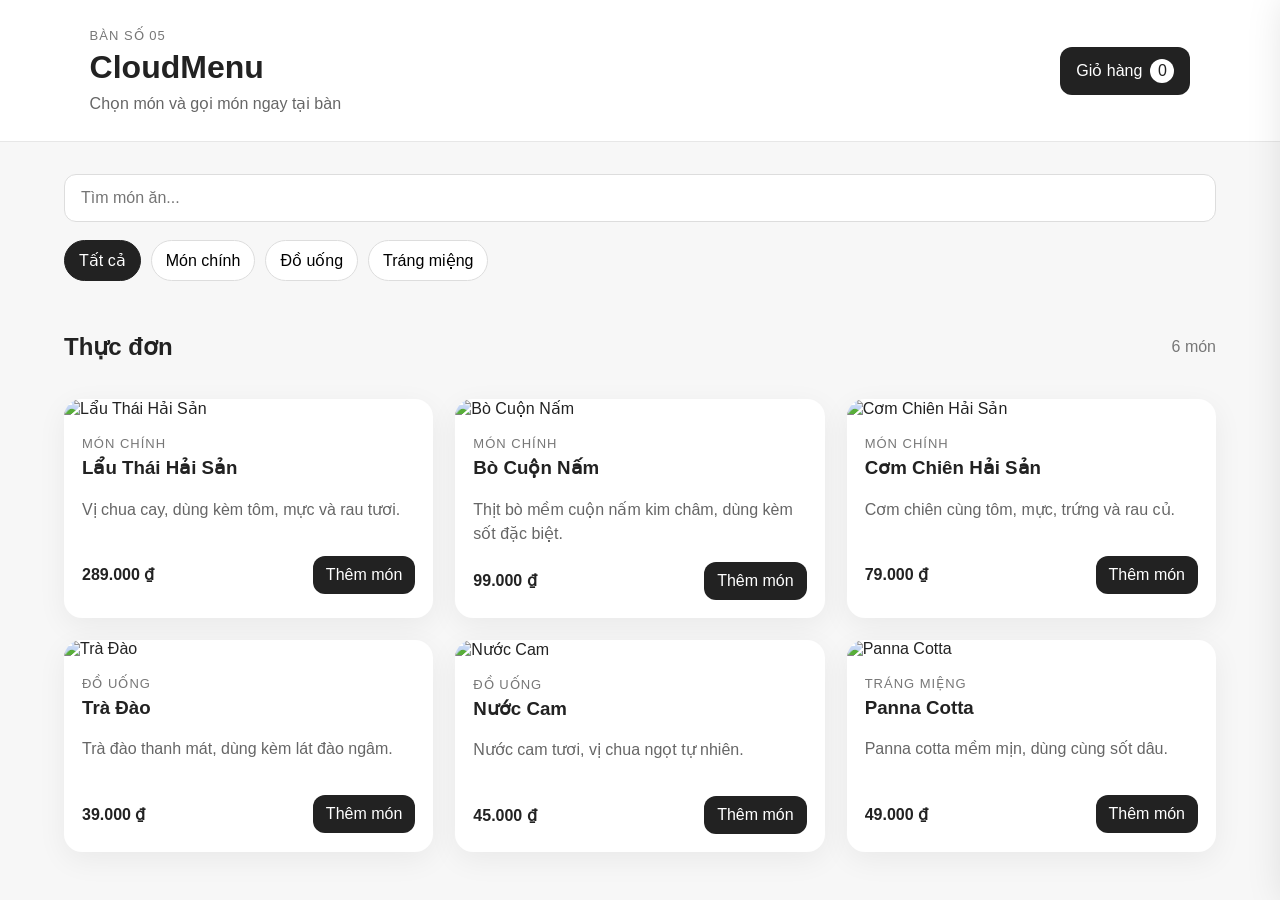
==== frontend/index.html @ 2d45cb7b "Implement CloudMenu with AWS Lambda and DynamoDB" ====
<!DOCTYPE html>
<html lang="vi">
<head>
  <meta charset="UTF-8" />
  <meta name="viewport" content="width=device-width, initial-scale=1.0" />
  <title>CloudMenu</title>
  <link rel="stylesheet" href="style.css" />
</head>

<body>
  <header class="header">
    <div>
      <p class="eyebrow">Bàn số 05</p>
      <h1>CloudMenu</h1>
      <p class="subtitle">Chọn món và gọi món ngay tại bàn</p>
    </div>

    <button id="cart-button" class="cart-button">
      Giỏ hàng
      <span id="cart-count">0</span>
    </button>
  </header>

  <main class="container">
    <section class="toolbar">
      <input
        id="search-input"
        type="search"
        placeholder="Tìm món ăn..."
      />

      <div id="category-list" class="category-list"></div>
    </section>

    <section>
      <div class="section-heading">
        <h2>Thực đơn</h2>
        <span id="menu-count"></span>
      </div>

      <div id="menu-list" class="menu-grid"></div>
    </section>
  </main>

  <aside id="cart-panel" class="cart-panel">
    <div class="cart-header">
      <div>
        <p class="eyebrow">Bàn số 05</p>
        <h2>Đơn gọi món</h2>
      </div>

      <button id="close-cart" class="icon-button" aria-label="Đóng">
        ×
      </button>
    </div>

    <div id="cart-items" class="cart-items"></div>

    <div class="cart-footer">
      <div class="total-row">
        <span>Tổng cộng</span>
        <strong id="cart-total">0 ₫</strong>
      </div>

      <button id="submit-order" class="primary-button">
        Gửi đơn gọi món
      </button>
    </div>
  </aside>

  <div id="overlay" class="overlay"></div>

  <div id="toast" class="toast"></div>

  <script src="app.js"></script>
</body>
</html>
---- frontend/style.css ----
* {
  box-sizing: border-box;
}

body {
  margin: 0;
  font-family: Arial, Helvetica, sans-serif;
  background: #f7f7f7;
  color: #222;
}

button,
input {
  font: inherit;
}

/* ===== HEADER ===== */

.header {
  position: sticky;
  top: 0;
  z-index: 10;
  display: flex;
  justify-content: space-between;
  align-items: center;
  gap: 24px;
  padding: 28px 7%;
  background: #ffffff;
  border-bottom: 1px solid #e7e7e7;
}

.header h1,
.header p {
  margin: 0;
}

.eyebrow {
  margin-bottom: 6px !important;
  color: #777;
  font-size: 13px;
  text-transform: uppercase;
  letter-spacing: 1px;
}

.subtitle {
  margin-top: 8px !important;
  color: #666;
}

.cart-button {
  display: inline-flex;
  align-items: center;
  justify-content: center;
  border: 0;
  padding: 12px 16px;
  border-radius: 12px;
  background: #222;
  color: #ffffff;
  text-decoration: none;
  cursor: pointer;
}

.cart-button span {
  display: inline-flex;
  justify-content: center;
  align-items: center;
  min-width: 24px;
  height: 24px;
  margin-left: 8px;
  border-radius: 999px;
  background: #ffffff;
  color: #222;
}

/* ===== SHARED LAYOUT ===== */

.container {
  width: min(1180px, 90%);
  margin: 32px auto;
}

/* ===== MENU TOOLBAR ===== */

.toolbar {
  display: grid;
  gap: 18px;
  margin-bottom: 32px;
}

#search-input {
  width: 100%;
  padding: 14px 16px;
  border: 1px solid #ddd;
  border-radius: 12px;
  background: #ffffff;
  outline: none;
}

#search-input:focus {
  border-color: #222;
}

.category-list {
  display: flex;
  gap: 10px;
  overflow-x: auto;
}

.category-button {
  flex: 0 0 auto;
  border: 1px solid #ddd;
  padding: 10px 14px;
  border-radius: 999px;
  background: #ffffff;
  cursor: pointer;
}

.category-button.active {
  border-color: #222;
  background: #222;
  color: #ffffff;
}

.section-heading {
  display: flex;
  justify-content: space-between;
  align-items: center;
}

.section-heading span {
  color: #777;
}

/* ===== MENU CARDS ===== */

.menu-grid {
  display: grid;
  grid-template-columns: repeat(3, minmax(0, 1fr));
  gap: 22px;
  margin-top: 18px;
}

.menu-card {
  overflow: hidden;
  border-radius: 18px;
  background: #ffffff;
  box-shadow: 0 8px 30px rgba(0, 0, 0, 0.06);
}

.menu-card img {
  width: 100%;
  height: 190px;
  object-fit: cover;
}

.menu-content {
  padding: 18px;
}

.menu-content h3,
.menu-content p {
  margin-top: 0;
}

.menu-description {
  min-height: 42px;
  color: #666;
  line-height: 1.5;
}

.menu-footer {
  display: flex;
  justify-content: space-between;
  align-items: center;
  gap: 12px;
}

.price {
  font-weight: 700;
}

.add-button,
.primary-button {
  border: 0;
  border-radius: 12px;
  background: #222;
  color: #ffffff;
  cursor: pointer;
}

.add-button {
  padding: 10px 13px;
}

.primary-button {
  width: 100%;
  padding: 14px;
}

.primary-button:disabled {
  cursor: not-allowed;
  opacity: 0.55;
}

/* ===== CART PANEL ===== */

.cart-panel {
  position: fixed;
  top: 0;
  right: -440px;
  z-index: 30;
  display: flex;
  flex-direction: column;
  width: min(420px, 100%);
  height: 100vh;
  background: #ffffff;
  box-shadow: -12px 0 40px rgba(0, 0, 0, 0.14);
  transition: right 0.25s ease;
}

.cart-panel.open {
  right: 0;
}

.cart-header,
.cart-footer {
  padding: 22px;
  border-bottom: 1px solid #eee;
}

.cart-header {
  display: flex;
  justify-content: space-between;
  align-items: center;
}

.cart-footer {
  margin-top: auto;
  border-top: 1px solid #eee;
  border-bottom: 0;
}

.icon-button {
  border: 0;
  background: transparent;
  font-size: 32px;
  cursor: pointer;
}

.cart-items {
  padding: 20px;
  overflow-y: auto;
}

.cart-item {
  display: grid;
  grid-template-columns: 1fr auto;
  gap: 12px;
  padding: 16px 0;
  border-bottom: 1px solid #eee;
}

.cart-item h4,
.cart-item p {
  margin: 0;
}

.quantity-controls {
  display: flex;
  align-items: center;
  gap: 9px;
}

.quantity-controls button {
  width: 30px;
  height: 30px;
  border: 1px solid #ddd;
  border-radius: 8px;
  background: #ffffff;
  cursor: pointer;
}

.total-row {
  display: flex;
  justify-content: space-between;
  margin-bottom: 16px;
  font-size: 18px;
}

.empty-cart {
  padding: 40px 10px;
  color: #777;
  text-align: center;
}

/* ===== OVERLAY ===== */

.overlay {
  position: fixed;
  inset: 0;
  z-index: 20;
  display: none;
  background: rgba(0, 0, 0, 0.4);
}

.overlay.visible {
  display: block;
}

/* ===== TOAST ===== */

.toast {
  position: fixed;
  left: 50%;
  bottom: 30px;
  z-index: 50;
  padding: 12px 18px;
  border-radius: 10px;
  background: #222;
  color: #ffffff;
  opacity: 0;
  transform: translate(-50%, 20px);
  pointer-events: none;
  transition: 0.25s ease;
}

.toast.visible {
  opacity: 1;
  transform: translate(-50%, 0);
}

/* ===== ORDER STATUS PAGE ===== */

.order-status-card {
  max-width: 820px;
  margin: 48px auto;
  padding: 32px;
  border-radius: 24px;
  background: #ffffff;
  box-shadow: 0 16px 50px rgba(0, 0, 0, 0.08);
}

.order-status-card h2 {
  margin: 6px 0 0;
  font-size: 28px;
}

.order-top-row {
  display: flex;
  justify-content: space-between;
  align-items: flex-start;
  gap: 20px;
  padding-bottom: 24px;
  border-bottom: 1px solid #eee;
}

.order-top-row h2 {
  margin: 6px 0 0;
  font-size: 30px;
  letter-spacing: 0.5px;
}

.order-status-badge {
  display: inline-flex;
  align-items: center;
  justify-content: center;
  padding: 9px 14px;
  border-radius: 999px;
  background: #222;
  color: #ffffff;
  font-size: 14px;
  font-weight: 700;
  white-space: nowrap;
}

.status-timeline {
  position: relative;
  display: grid;
  gap: 28px;
  margin: 36px 0;
}

.status-timeline::before {
  content: "";
  position: absolute;
  top: 22px;
  bottom: 22px;
  left: 21px;
  width: 2px;
  background: #e5e5e5;
}

.status-step {
  position: relative;
  z-index: 1;
  display: grid;
  grid-template-columns: 46px 1fr;
  gap: 18px;
  align-items: start;
  opacity: 0.45;
}

.status-step > span {
  display: flex;
  align-items: center;
  justify-content: center;
  width: 46px;
  height: 46px;
  border-radius: 50%;
  background: #e8e8e8;
  color: #555;
  font-weight: 700;
  box-shadow: 0 0 0 6px #ffffff;
}

.status-step strong {
  display: block;
  margin-top: 3px;
  font-size: 17px;
}

.status-step p {
  margin: 7px 0 0;
  color: #666;
  line-height: 1.5;
}

.status-step.active {
  opacity: 1;
}

.status-step.active > span {
  background: #222;
  color: #ffffff;
}

.order-summary {
  margin-top: 30px;
  padding: 24px;
  border-radius: 18px;
  background: #fafafa;
}

.order-summary h3 {
  margin: 0 0 16px;
}

.summary-item {
  display: flex;
  justify-content: space-between;
  gap: 20px;
  padding: 13px 0;
  border-bottom: 1px solid #e8e8e8;
}

.summary-item:last-of-type {
  border-bottom: 0;
}

.order-summary .total-row {
  margin-top: 16px;
  padding-top: 18px;
  border-top: 2px solid #222;
  font-size: 20px;
}

/* ===== KITCHEN PAGE ===== */

.kitchen-page-heading {
  display: flex;
  justify-content: space-between;
  align-items: center;
  gap: 20px;
  margin-bottom: 24px;
}

.kitchen-page-heading h2,
.kitchen-page-heading p {
  margin: 0;
}

.kitchen-page-heading p {
  margin-top: 7px;
  color: #777;
}

.refresh-orders-button {
  border: 1px solid #ddd;
  padding: 11px 16px;
  border-radius: 12px;
  background: #ffffff;
  color: #222;
  cursor: pointer;
}

.refresh-orders-button:hover {
  border-color: #222;
}

.refresh-orders-button:disabled {
  cursor: not-allowed;
  opacity: 0.55;
}

.kitchen-orders-grid {
  display: grid;
  grid-template-columns: repeat(2, minmax(0, 1fr));
  gap: 24px;
}

.kitchen-order-card {
  margin: 0;
  padding: 28px;
  border-radius: 22px;
  background: #ffffff;
  box-shadow: 0 14px 45px rgba(0, 0, 0, 0.08);
}

.kitchen-order-header {
  display: flex;
  justify-content: space-between;
  align-items: flex-start;
  gap: 20px;
  padding-bottom: 24px;
  border-bottom: 1px solid #eee;
}

.kitchen-order-header h2 {
  margin: 6px 0;
  font-size: 26px;
  word-break: break-word;
}

.kitchen-order-header p {
  margin: 6px 0 0;
  color: #666;
}

.order-created-time {
  font-size: 14px;
  color: #888 !important;
}

.order-status-badge.status-pending {
  background: #222;
  color: #ffffff;
}

.order-status-badge.status-preparing {
  background: #fff1d6;
  color: #8a5600;
}

.order-status-badge.status-completed {
  background: #e1f7e9;
  color: #16743b;
}

.kitchen-item-list {
  margin: 24px 0;
}

.kitchen-item {
  display: flex;
  justify-content: space-between;
  gap: 20px;
  padding: 16px 0;
  border-bottom: 1px solid #eee;
}

.kitchen-item:last-child {
  border-bottom: 0;
}

.kitchen-item p {
  margin: 6px 0 0;
  color: #666;
}

.kitchen-total {
  display: flex;
  justify-content: space-between;
  gap: 20px;
  margin-bottom: 0;
  padding-top: 20px;
  border-top: 2px solid #222;
  font-size: 20px;
}

.empty-kitchen-state {
  grid-column: 1 / -1;
  padding: 60px 20px;
  border-radius: 22px;
  background: #ffffff;
  text-align: center;
  box-shadow: 0 14px 45px rgba(0, 0, 0, 0.06);
}

.empty-kitchen-state p {
  color: #777;
}

.empty-order-items {
  margin: 0;
  padding: 24px 0;
  color: #777;
  text-align: center;
}

.retry-load-button {
  width: auto;
  margin-top: 18px;
  padding: 12px 22px;
}

/* ===== RESPONSIVE ===== */

@media (max-width: 900px) {
  .menu-grid {
    grid-template-columns: repeat(2, minmax(0, 1fr));
  }

  .kitchen-orders-grid {
    grid-template-columns: 1fr;
  }
}

@media (max-width: 600px) {
  .header {
    padding: 20px;
  }

  .container {
    width: calc(100% - 32px);
  }

  .menu-grid {
    grid-template-columns: 1fr;
  }

  .subtitle {
    display: none;
  }

  .order-status-card {
    margin: 24px auto;
    padding: 22px;
  }

  .order-status-card h2 {
    font-size: 23px;
  }

  .order-top-row {
    flex-direction: column;
  }

  .order-top-row h2 {
    font-size: 23px;
    word-break: break-word;
  }

  .summary-item {
    font-size: 14px;
  }

  .kitchen-page-heading {
    flex-direction: column;
    align-items: stretch;
  }

  .refresh-orders-button {
    width: 100%;
  }

  .kitchen-order-card {
    padding: 22px;
  }

  .kitchen-order-header {
    flex-direction: column;
  }
}
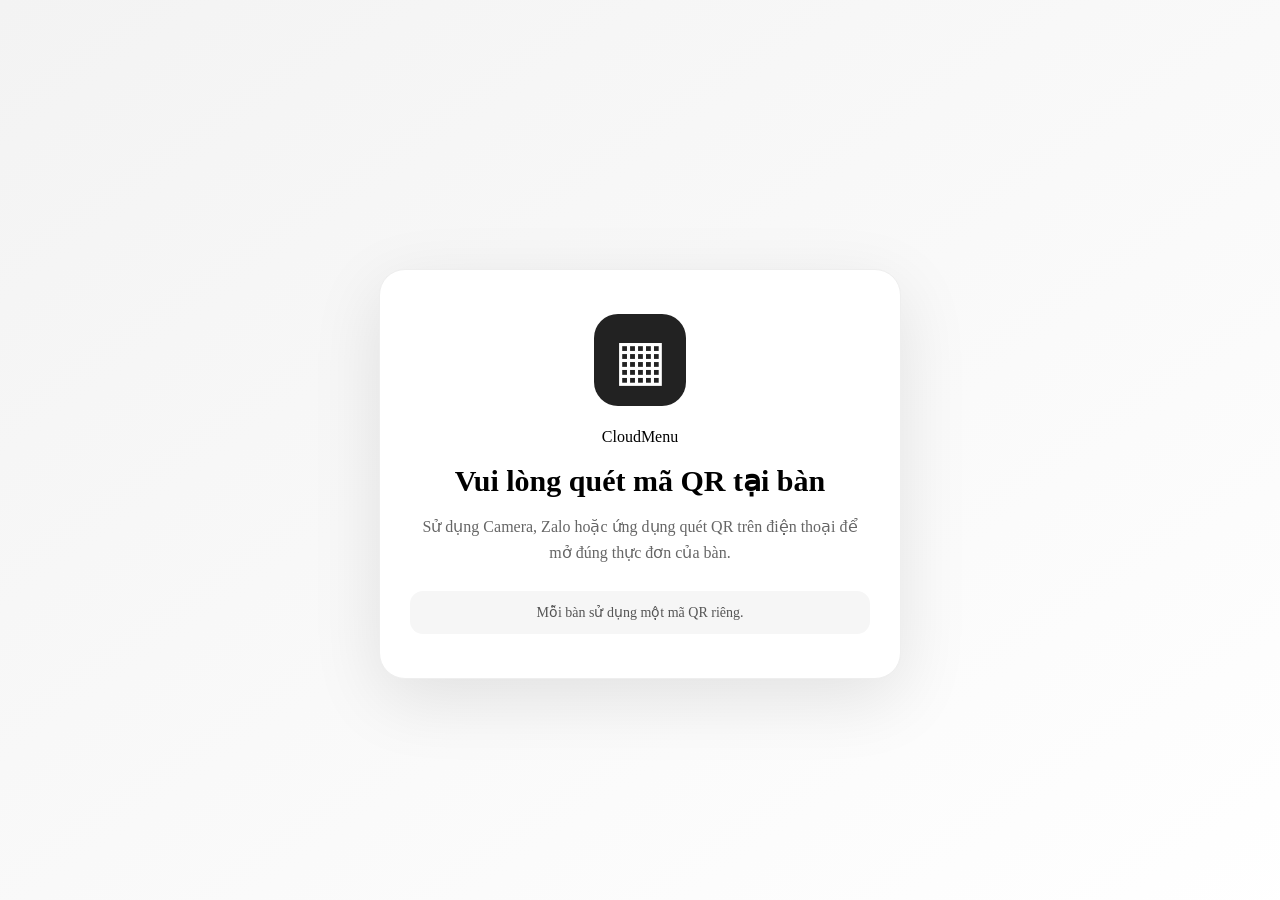
==== commit 51813882: "feat: deploy QR-based CloudMenu workflow" ====
--- a/frontend/index.html
+++ b/frontend/index.html
@@ -2,76 +2,169 @@
 <html lang="vi">
 <head>
   <meta charset="UTF-8" />
-  <meta name="viewport" content="width=device-width, initial-scale=1.0" />
+
+  <meta
+    name="viewport"
+    content="width=device-width, initial-scale=1.0"
+  />
+
   <title>CloudMenu</title>
+
   <link rel="stylesheet" href="style.css" />
 </head>
 
 <body>
-  <header class="header">
-    <div>
-      <p class="eyebrow">Bàn số 05</p>
-      <h1>CloudMenu</h1>
-      <p class="subtitle">Chọn món và gọi món ngay tại bàn</p>
-    </div>
-
-    <button id="cart-button" class="cart-button">
-      Giỏ hàng
-      <span id="cart-count">0</span>
-    </button>
-  </header>
-
-  <main class="container">
-    <section class="toolbar">
-      <input
-        id="search-input"
-        type="search"
-        placeholder="Tìm món ăn..."
-      />
-
-      <div id="category-list" class="category-list"></div>
-    </section>
-
-    <section>
-      <div class="section-heading">
-        <h2>Thực đơn</h2>
-        <span id="menu-count"></span>
+  <!-- Hiện khi người dùng chưa vào bằng QR hợp lệ -->
+  <section
+    id="qr-required-screen"
+    class="qr-required-screen"
+  >
+    <div class="qr-required-card">
+      <div class="qr-required-icon">
+        ▦
       </div>
 
-      <div id="menu-list" class="menu-grid"></div>
-    </section>
-  </main>
+      <p class="eyebrow">
+        CloudMenu
+      </p>
 
-  <aside id="cart-panel" class="cart-panel">
-    <div class="cart-header">
+      <h1>Vui lòng quét mã QR tại bàn</h1>
+
+      <p class="qr-required-description">
+        Sử dụng Camera, Zalo hoặc ứng dụng quét QR
+        trên điện thoại để mở đúng thực đơn của bàn.
+      </p>
+
+      <div class="qr-required-note">
+        Mỗi bàn sử dụng một mã QR riêng.
+      </div>
+    </div>
+  </section>
+
+  <!-- Chỉ hiện khi URL có mã bàn hợp lệ -->
+  <div
+    id="app-content"
+    class="app-content hidden"
+  >
+    <header class="header">
       <div>
-        <p class="eyebrow">Bàn số 05</p>
-        <h2>Đơn gọi món</h2>
+        <p
+          id="table-label"
+          class="eyebrow"
+        >
+          Đang xác định bàn...
+        </p>
+
+        <h1>CloudMenu</h1>
+
+        <p class="subtitle">
+          Chọn món và gọi thêm món ngay tại bàn
+        </p>
       </div>
 
-      <button id="close-cart" class="icon-button" aria-label="Đóng">
-        ×
+      <button
+        id="cart-button"
+        class="cart-button"
+        type="button"
+      >
+        Giỏ hàng
+
+        <span id="cart-count">
+          0
+        </span>
       </button>
-    </div>
+    </header>
 
-    <div id="cart-items" class="cart-items"></div>
+    <main class="container">
+      <section class="toolbar">
+        <input
+          id="search-input"
+          type="search"
+          placeholder="Tìm món ăn..."
+          autocomplete="off"
+        />
 
-    <div class="cart-footer">
-      <div class="total-row">
-        <span>Tổng cộng</span>
-        <strong id="cart-total">0 ₫</strong>
+        <div
+          id="category-list"
+          class="category-list"
+        ></div>
+      </section>
+
+      <section>
+        <div class="section-heading">
+          <h2>Thực đơn</h2>
+
+          <span id="menu-count"></span>
+        </div>
+
+        <div
+          id="menu-list"
+          class="menu-grid"
+        ></div>
+      </section>
+    </main>
+
+    <aside
+      id="cart-panel"
+      class="cart-panel"
+    >
+      <div class="cart-header">
+        <div>
+          <p
+            id="cart-table-label"
+            class="eyebrow"
+          >
+            Đang xác định bàn...
+          </p>
+
+          <h2>Đơn gọi món</h2>
+        </div>
+
+        <button
+          id="close-cart"
+          class="icon-button"
+          type="button"
+          aria-label="Đóng giỏ hàng"
+        >
+          ×
+        </button>
       </div>
 
-      <button id="submit-order" class="primary-button">
-        Gửi đơn gọi món
-      </button>
-    </div>
-  </aside>
+      <div
+        id="cart-items"
+        class="cart-items"
+      ></div>
 
-  <div id="overlay" class="overlay"></div>
+      <div class="cart-footer">
+        <div class="total-row">
+          <span>Tổng cộng</span>
 
-  <div id="toast" class="toast"></div>
+          <strong id="cart-total">
+            0 VND
+          </strong>
+        </div>
 
-  <script src="app.js"></script>
+        <button
+          id="submit-order"
+          class="primary-button"
+          type="button"
+        >
+          Gửi đơn gọi món
+        </button>
+      </div>
+    </aside>
+
+    <div
+      id="overlay"
+      class="overlay"
+    ></div>
+
+    <div
+      id="toast"
+      class="toast"
+    ></div>
+  </div>
+
+  <script src="./app.js"></script>
 </body>
 </html>
--- a/frontend/style.css
+++ b/frontend/style.css
@@ -1,683 +1,90 @@
-* {
-  box-sizing: border-box;
+/* ===== QR ACCESS SCREEN ===== */
+
+.app-content.hidden {
+  display: none;
 }
 
-body {
-  margin: 0;
-  font-family: Arial, Helvetica, sans-serif;
-  background: #f7f7f7;
-  color: #222;
+.qr-required-screen {
+  position: fixed;
+  inset: 0;
+  z-index: 9999;
+  display: none;
+  align-items: center;
+  justify-content: center;
+  min-height: 100vh;
+  padding: 24px;
+  background:
+    linear-gradient(
+      145deg,
+      #f3f3f3,
+      #ffffff
+    );
 }
 
-button,
-input {
-  font: inherit;
+.qr-required-screen.visible {
+  display: flex;
 }
 
-/* ===== HEADER ===== */
-
-.header {
-  position: sticky;
-  top: 0;
-  z-index: 10;
-  display: flex;
-  justify-content: space-between;
-  align-items: center;
-  gap: 24px;
-  padding: 28px 7%;
+.qr-required-card {
+  width: min(460px, 100%);
+  padding: 44px 30px;
+  border: 1px solid #eeeeee;
+  border-radius: 26px;
   background: #ffffff;
-  border-bottom: 1px solid #e7e7e7;
+  text-align: center;
+  box-shadow:
+    0 20px 70px
+    rgba(0, 0, 0, 0.1);
 }
 
-.header h1,
-.header p {
-  margin: 0;
-}
-
-.eyebrow {
-  margin-bottom: 6px !important;
-  color: #777;
-  font-size: 13px;
-  text-transform: uppercase;
-  letter-spacing: 1px;
-}
-
-.subtitle {
-  margin-top: 8px !important;
-  color: #666;
-}
-
-.cart-button {
-  display: inline-flex;
-  align-items: center;
-  justify-content: center;
-  border: 0;
-  padding: 12px 16px;
-  border-radius: 12px;
-  background: #222;
-  color: #ffffff;
-  text-decoration: none;
-  cursor: pointer;
-}
-
-.cart-button span {
-  display: inline-flex;
-  justify-content: center;
-  align-items: center;
-  min-width: 24px;
-  height: 24px;
-  margin-left: 8px;
-  border-radius: 999px;
-  background: #ffffff;
-  color: #222;
-}
-
-/* ===== SHARED LAYOUT ===== */
-
-.container {
-  width: min(1180px, 90%);
-  margin: 32px auto;
-}
-
-/* ===== MENU TOOLBAR ===== */
-
-.toolbar {
-  display: grid;
-  gap: 18px;
-  margin-bottom: 32px;
-}
-
-#search-input {
-  width: 100%;
-  padding: 14px 16px;
-  border: 1px solid #ddd;
-  border-radius: 12px;
-  background: #ffffff;
-  outline: none;
-}
-
-#search-input:focus {
-  border-color: #222;
-}
-
-.category-list {
-  display: flex;
-  gap: 10px;
-  overflow-x: auto;
-}
-
-.category-button {
-  flex: 0 0 auto;
-  border: 1px solid #ddd;
-  padding: 10px 14px;
-  border-radius: 999px;
-  background: #ffffff;
-  cursor: pointer;
-}
-
-.category-button.active {
-  border-color: #222;
-  background: #222;
-  color: #ffffff;
-}
-
-.section-heading {
-  display: flex;
-  justify-content: space-between;
-  align-items: center;
-}
-
-.section-heading span {
-  color: #777;
-}
-
-/* ===== MENU CARDS ===== */
-
-.menu-grid {
-  display: grid;
-  grid-template-columns: repeat(3, minmax(0, 1fr));
-  gap: 22px;
-  margin-top: 18px;
-}
-
-.menu-card {
-  overflow: hidden;
-  border-radius: 18px;
-  background: #ffffff;
-  box-shadow: 0 8px 30px rgba(0, 0, 0, 0.06);
-}
-
-.menu-card img {
-  width: 100%;
-  height: 190px;
-  object-fit: cover;
-}
-
-.menu-content {
-  padding: 18px;
-}
-
-.menu-content h3,
-.menu-content p {
-  margin-top: 0;
-}
-
-.menu-description {
-  min-height: 42px;
-  color: #666;
-  line-height: 1.5;
-}
-
-.menu-footer {
-  display: flex;
-  justify-content: space-between;
-  align-items: center;
-  gap: 12px;
-}
-
-.price {
-  font-weight: 700;
-}
-
-.add-button,
-.primary-button {
-  border: 0;
-  border-radius: 12px;
-  background: #222;
-  color: #ffffff;
-  cursor: pointer;
-}
-
-.add-button {
-  padding: 10px 13px;
-}
-
-.primary-button {
-  width: 100%;
-  padding: 14px;
-}
-
-.primary-button:disabled {
-  cursor: not-allowed;
-  opacity: 0.55;
-}
-
-/* ===== CART PANEL ===== */
-
-.cart-panel {
-  position: fixed;
-  top: 0;
-  right: -440px;
-  z-index: 30;
-  display: flex;
-  flex-direction: column;
-  width: min(420px, 100%);
-  height: 100vh;
-  background: #ffffff;
-  box-shadow: -12px 0 40px rgba(0, 0, 0, 0.14);
-  transition: right 0.25s ease;
-}
-
-.cart-panel.open {
-  right: 0;
-}
-
-.cart-header,
-.cart-footer {
-  padding: 22px;
-  border-bottom: 1px solid #eee;
-}
-
-.cart-header {
-  display: flex;
-  justify-content: space-between;
-  align-items: center;
-}
-
-.cart-footer {
-  margin-top: auto;
-  border-top: 1px solid #eee;
-  border-bottom: 0;
-}
-
-.icon-button {
-  border: 0;
-  background: transparent;
-  font-size: 32px;
-  cursor: pointer;
-}
-
-.cart-items {
-  padding: 20px;
-  overflow-y: auto;
-}
-
-.cart-item {
-  display: grid;
-  grid-template-columns: 1fr auto;
-  gap: 12px;
-  padding: 16px 0;
-  border-bottom: 1px solid #eee;
-}
-
-.cart-item h4,
-.cart-item p {
-  margin: 0;
-}
-
-.quantity-controls {
-  display: flex;
-  align-items: center;
-  gap: 9px;
-}
-
-.quantity-controls button {
-  width: 30px;
-  height: 30px;
-  border: 1px solid #ddd;
-  border-radius: 8px;
-  background: #ffffff;
-  cursor: pointer;
-}
-
-.total-row {
-  display: flex;
-  justify-content: space-between;
-  margin-bottom: 16px;
-  font-size: 18px;
-}
-
-.empty-cart {
-  padding: 40px 10px;
-  color: #777;
-  text-align: center;
-}
-
-/* ===== OVERLAY ===== */
-
-.overlay {
-  position: fixed;
-  inset: 0;
-  z-index: 20;
-  display: none;
-  background: rgba(0, 0, 0, 0.4);
-}
-
-.overlay.visible {
-  display: block;
-}
-
-/* ===== TOAST ===== */
-
-.toast {
-  position: fixed;
-  left: 50%;
-  bottom: 30px;
-  z-index: 50;
-  padding: 12px 18px;
-  border-radius: 10px;
-  background: #222;
-  color: #ffffff;
-  opacity: 0;
-  transform: translate(-50%, 20px);
-  pointer-events: none;
-  transition: 0.25s ease;
-}
-
-.toast.visible {
-  opacity: 1;
-  transform: translate(-50%, 0);
-}
-
-/* ===== ORDER STATUS PAGE ===== */
-
-.order-status-card {
-  max-width: 820px;
-  margin: 48px auto;
-  padding: 32px;
-  border-radius: 24px;
-  background: #ffffff;
-  box-shadow: 0 16px 50px rgba(0, 0, 0, 0.08);
-}
-
-.order-status-card h2 {
-  margin: 6px 0 0;
-  font-size: 28px;
-}
-
-.order-top-row {
-  display: flex;
-  justify-content: space-between;
-  align-items: flex-start;
-  gap: 20px;
-  padding-bottom: 24px;
-  border-bottom: 1px solid #eee;
-}
-
-.order-top-row h2 {
-  margin: 6px 0 0;
-  font-size: 30px;
-  letter-spacing: 0.5px;
-}
-
-.order-status-badge {
-  display: inline-flex;
-  align-items: center;
-  justify-content: center;
-  padding: 9px 14px;
-  border-radius: 999px;
-  background: #222;
-  color: #ffffff;
-  font-size: 14px;
-  font-weight: 700;
-  white-space: nowrap;
-}
-
-.status-timeline {
-  position: relative;
-  display: grid;
-  gap: 28px;
-  margin: 36px 0;
-}
-
-.status-timeline::before {
-  content: "";
-  position: absolute;
-  top: 22px;
-  bottom: 22px;
-  left: 21px;
-  width: 2px;
-  background: #e5e5e5;
-}
-
-.status-step {
-  position: relative;
-  z-index: 1;
-  display: grid;
-  grid-template-columns: 46px 1fr;
-  gap: 18px;
-  align-items: start;
-  opacity: 0.45;
-}
-
-.status-step > span {
+.qr-required-icon {
   display: flex;
   align-items: center;
   justify-content: center;
-  width: 46px;
-  height: 46px;
-  border-radius: 50%;
-  background: #e8e8e8;
-  color: #555;
-  font-weight: 700;
-  box-shadow: 0 0 0 6px #ffffff;
+  width: 92px;
+  height: 92px;
+  margin: 0 auto 22px;
+  border-radius: 24px;
+  background: #222222;
+  color: #ffffff;
+  font-size: 56px;
+  line-height: 1;
 }
 
-.status-step strong {
-  display: block;
-  margin-top: 3px;
-  font-size: 17px;
+.qr-required-card h1 {
+  margin: 10px 0 14px;
+  font-size: 30px;
+  line-height: 1.25;
 }
 
-.status-step p {
-  margin: 7px 0 0;
-  color: #666;
-  line-height: 1.5;
+.qr-required-description {
+  margin: 0;
+  color: #666666;
+  font-size: 16px;
+  line-height: 1.65;
 }
 
-.status-step.active {
-  opacity: 1;
-}
-
-.status-step.active > span {
-  background: #222;
-  color: #ffffff;
-}
-
-.order-summary {
-  margin-top: 30px;
-  padding: 24px;
-  border-radius: 18px;
-  background: #fafafa;
-}
-
-.order-summary h3 {
-  margin: 0 0 16px;
-}
-
-.summary-item {
-  display: flex;
-  justify-content: space-between;
-  gap: 20px;
-  padding: 13px 0;
-  border-bottom: 1px solid #e8e8e8;
-}
-
-.summary-item:last-of-type {
-  border-bottom: 0;
-}
-
-.order-summary .total-row {
-  margin-top: 16px;
-  padding-top: 18px;
-  border-top: 2px solid #222;
-  font-size: 20px;
-}
-
-/* ===== KITCHEN PAGE ===== */
-
-.kitchen-page-heading {
-  display: flex;
-  justify-content: space-between;
-  align-items: center;
-  gap: 20px;
-  margin-bottom: 24px;
-}
-
-.kitchen-page-heading h2,
-.kitchen-page-heading p {
-  margin: 0;
-}
-
-.kitchen-page-heading p {
-  margin-top: 7px;
-  color: #777;
-}
-
-.refresh-orders-button {
-  border: 1px solid #ddd;
-  padding: 11px 16px;
-  border-radius: 12px;
-  background: #ffffff;
-  color: #222;
-  cursor: pointer;
-}
-
-.refresh-orders-button:hover {
-  border-color: #222;
-}
-
-.refresh-orders-button:disabled {
-  cursor: not-allowed;
-  opacity: 0.55;
-}
-
-.kitchen-orders-grid {
-  display: grid;
-  grid-template-columns: repeat(2, minmax(0, 1fr));
-  gap: 24px;
-}
-
-.kitchen-order-card {
-  margin: 0;
-  padding: 28px;
-  border-radius: 22px;
-  background: #ffffff;
-  box-shadow: 0 14px 45px rgba(0, 0, 0, 0.08);
-}
-
-.kitchen-order-header {
-  display: flex;
-  justify-content: space-between;
-  align-items: flex-start;
-  gap: 20px;
-  padding-bottom: 24px;
-  border-bottom: 1px solid #eee;
-}
-
-.kitchen-order-header h2 {
-  margin: 6px 0;
-  font-size: 26px;
-  word-break: break-word;
-}
-
-.kitchen-order-header p {
-  margin: 6px 0 0;
-  color: #666;
-}
-
-.order-created-time {
+.qr-required-note {
+  margin-top: 24px;
+  padding: 13px 16px;
+  border-radius: 13px;
+  background: #f6f6f6;
+  color: #555555;
   font-size: 14px;
-  color: #888 !important;
-}
-
-.order-status-badge.status-pending {
-  background: #222;
-  color: #ffffff;
-}
-
-.order-status-badge.status-preparing {
-  background: #fff1d6;
-  color: #8a5600;
-}
-
-.order-status-badge.status-completed {
-  background: #e1f7e9;
-  color: #16743b;
-}
-
-.kitchen-item-list {
-  margin: 24px 0;
-}
-
-.kitchen-item {
-  display: flex;
-  justify-content: space-between;
-  gap: 20px;
-  padding: 16px 0;
-  border-bottom: 1px solid #eee;
-}
-
-.kitchen-item:last-child {
-  border-bottom: 0;
-}
-
-.kitchen-item p {
-  margin: 6px 0 0;
-  color: #666;
-}
-
-.kitchen-total {
-  display: flex;
-  justify-content: space-between;
-  gap: 20px;
-  margin-bottom: 0;
-  padding-top: 20px;
-  border-top: 2px solid #222;
-  font-size: 20px;
-}
-
-.empty-kitchen-state {
-  grid-column: 1 / -1;
-  padding: 60px 20px;
-  border-radius: 22px;
-  background: #ffffff;
-  text-align: center;
-  box-shadow: 0 14px 45px rgba(0, 0, 0, 0.06);
-}
-
-.empty-kitchen-state p {
-  color: #777;
-}
-
-.empty-order-items {
-  margin: 0;
-  padding: 24px 0;
-  color: #777;
-  text-align: center;
-}
-
-.retry-load-button {
-  width: auto;
-  margin-top: 18px;
-  padding: 12px 22px;
-}
-
-/* ===== RESPONSIVE ===== */
-
-@media (max-width: 900px) {
-  .menu-grid {
-    grid-template-columns: repeat(2, minmax(0, 1fr));
-  }
-
-  .kitchen-orders-grid {
-    grid-template-columns: 1fr;
-  }
 }
 
 @media (max-width: 600px) {
-  .header {
-    padding: 20px;
+  .qr-required-card {
+    padding: 36px 22px;
   }
 
-  .container {
-    width: calc(100% - 32px);
+  .qr-required-card h1 {
+    font-size: 25px;
   }
 
-  .menu-grid {
-    grid-template-columns: 1fr;
-  }
-
-  .subtitle {
-    display: none;
-  }
-
-  .order-status-card {
-    margin: 24px auto;
-    padding: 22px;
-  }
-
-  .order-status-card h2 {
-    font-size: 23px;
-  }
-
-  .order-top-row {
-    flex-direction: column;
-  }
-
-  .order-top-row h2 {
-    font-size: 23px;
-    word-break: break-word;
-  }
-
-  .summary-item {
-    font-size: 14px;
-  }
-
-  .kitchen-page-heading {
-    flex-direction: column;
-    align-items: stretch;
-  }
-
-  .refresh-orders-button {
-    width: 100%;
-  }
-
-  .kitchen-order-card {
-    padding: 22px;
-  }
-
-  .kitchen-order-header {
-    flex-direction: column;
+  .qr-required-icon {
+    width: 80px;
+    height: 80px;
+    font-size: 48px;
   }
 }
